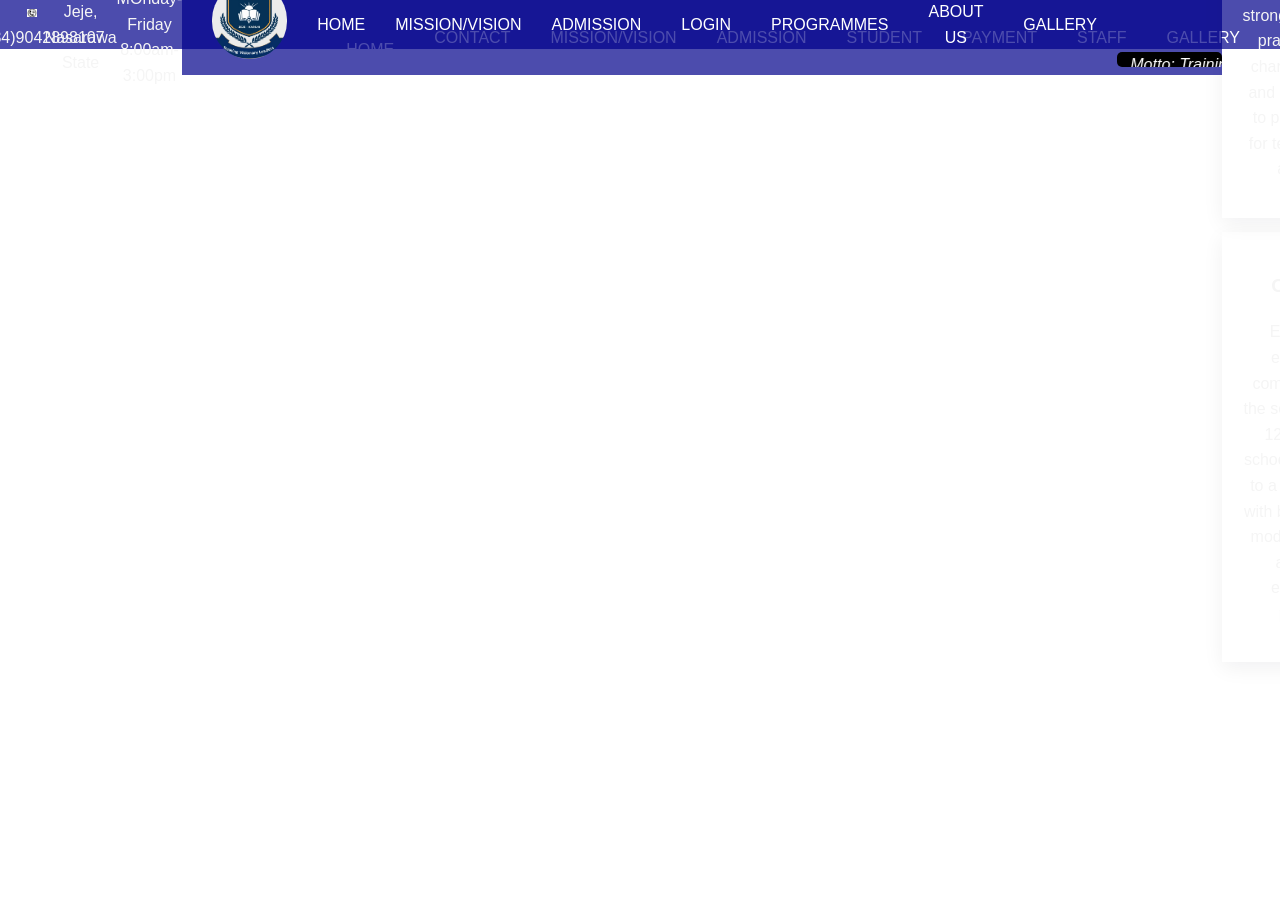
==== about-us.html @ f1751a41 "add about us page and improve the student login dahsboard" ====
<!DOCTYPE html>
<html lang="en">
<head>
    <meta charset="UTF-8">
    <meta name="viewport" content="width=device-width, initial-scale=1.0">
    <title>About us</title>
    <link rel="stylesheet" href="about-us.css">
    <link rel="stylesheet" href="school2.css">
    <link rel="stylesheet" href="bar.css">
</head>
<body>
  <div class="contact">
    <div class="contact-details">
      <div class="call-image"><img src="images/download (1).png" alt="call"></div>(+2434)9042898107
    </div>
    <div class="adress">PMB 190 Jeje, Nasarawa State</div>
    <div class="time">Time: MOnday-Friday 8:00am-3:00pm</div>
    <div class="social-media">
      <a href="https://web.facebook.com/share/p/1BNzeLS2kA/" class="social-icon "> <img title="Facebook"
          src="images/670024.png" alt="Facebook"></a>
      <a href="#" class="social-icon "><img title="WastApp" src="images/2504957.png" alt="watsapp"></a>
      <a href="#" class="social-icon "><img title="Twitter" src="images/3117702.png" alt="twitte
    </div>

  </div>
  <div class="menu-content side-bar-content">
    <div class="side-menu-content">
      <ul class="head-list">
        <li> <a href="school2.html">HOME</a></li>
        <li> <a href="contact.html"> CONTACT</a></li>
        <li> <a href="#">MISSION/VISION </a></li>
        <li> <a href="#"> ADMISSION</a></li>
        <li> <a href="student-login.html"> STUDENT</a> </li>
        <li> <a href="#"> PAYMENT</a></li>
        <li> <a href="staff.html"> STAFF</a></li>
        <li> <a href="school2-gallery.html"> GALLERY</a></li>
      </ul>
    </div>
  </div>


  <div class="head">

    <div class="logo">
      <img class="circular-image" src="images/telescope logo.png" alt="School logo" title="School Logo">
    </div>
    <div class="school-name">
      <div class="menu">
        <ul>
          <li> <a href="school2.html">HOME</a></li>
          <li><button class="scroll-down">MISSION/VISION</button></li>
          <div class="tool-tip-login">
            <li>
              <a href=" "> ADMISSION</a>
            </li>
            <div class="tool-tip">
              <a href="admission-form.html">Admision form</a>
              <a href="check-admission.html"> Check Admission</a>
            </div>
          </div>
          <div class="tool-tip-login">
            <li>
              <a href=" "> LOGIN</a>
            </li>
            <div class="tool-tip">
              <a href="student-login.html">Student Login</a>
              <a href="staff-login.html"> Staff Login</a>
            </div>
          </div>
          <li> <a href="#" class=" programme"> PROGRAMMES</a></li>
          <li> <a href="about-us.html"> ABOUT US</a></li>
          <div class="tool-tip-login">
            <li>
              <a href=" "> GALLERY</a>
            </li>
            <div class="tool-tip">
              <a href="school2-gallery.html">School Gallery</a>
              <a href="staff.html"> Staff Gallery</a>
            </div>
          </div>
        </ul>
      </div>
      <div class="name-container">
        <div class="name">Telescope School's</div>
      </div>
    </div>

    <div class="side-menu-div"><button class="side-menu-button side-bar">Menu</button></div>
    <div class="motto">
      <marquee>Motto: Training visionary Leaders</marquee>
    </div>

  </div>

  <!-- HERO -->
    <section class="hero" aria-labelledby="about-hero-title">
      <div class="hero-text">
        <h1 id="about-hero-title">About Telescope international School's</h1>
        <p class="sub">Founded on a commitment to excellence, BrightFuture prepares students academically and morally for leadership and service.</p>

        <div class="card">
          <h3>Who we are</h3>
          <p>Telescope international School's is a co-educational institution founded in 2008. We combine strong academics with practical life skills, character formation, and modern facilities to prepare students for tertiary education and careers.</p>
        </div>

        <div class="card" style="margin-top:14px">
          <h3>Our history</h3>
          <p>Established by educators and community leaders, the school began as a 120-student day school and has grown to a thriving campus with boarding options, modern laboratories and a vibrant extracurricular programme.</p>
        </div>
      </div>

      <aside>
        <div class="card" aria-hidden="false">
          <img src="https://images.unsplash.com/photo-1523240795612-9a054b0db644?auto=format&fit=crop&w=1000&q=60"
               alt="BrightFuture campus" style="width:100%;border-radius:10px;display:block;margin-bottom:12px" />
          <h4 style="margin:0 0 8px 0">Campus & Facilities</h4>
          <p class="sub" style="margin:0">Well-equipped labs, ICT centre, library and sports facilities to support holistic learning.</p>
        </div>
      </aside>
    </section>

    <!-- Core values -->
    <section aria-labelledby="core-values">
      <h2 id="core-values" style="margin-top:26px">Our Core Values</h2>
      <div class="values">
        <div class="value card"><h4>Excellence</h4><p>High academic standards and continuous improvement.</p></div>
        <div class="value card"><h4>Integrity</h4><p>Honesty and ethical behaviour in all we do.</p></div>
        <div class="value card"><h4>Discipline</h4><p>Structure and self-control as foundations for learning.</p></div>
        <div class="value card"><h4>Innovation</h4><p>Creativity, critical thinking, and modern teaching methods.</p></div>
        <div class="value card"><h4>Community</h4><p>Service, teamwork, and partnership with parents.</p></div>
      </div>
    </section>

    <!-- Leadership -->
    <section aria-labelledby="leadership" style="margin-top:18px">
      <h2 id="leadership">Leadership</h2>
      <div class="lead card">
        <img src="https://images.unsplash.com/photo-1544005313-94ddf0286df2?auto=format&fit=crop&w=800&q=60" alt="Principal portrait" />
        <div class="msg">
          <h3 style="margin:0 0 6px 0">Principal's Message</h3>
          <p>Welcome to Telescope international School's. We are committed to nurturing each student’s talents and helping them become responsible, thoughtful leaders. Our teachers are experienced and passionate about building character and academic success.</p>
        </div>
      </div>

      <div class="stats" aria-hidden="false" style="margin-top:12px">
        <div class="stat"><h3>600+</h3><p style="color:var(--muted)">Students</p></div>
        <div class="stat"><h3>45</h3><p style="color:var(--muted)">Qualified Teachers</p></div>
        <div class="stat"><h3>15</h3><p style="color:var(--muted)">Years of Service</p></div>
        <div class="stat"><h3>95%</h3><p style="color:var(--muted)">Exam Success</p></div>
      </div>
    </section>

    <!-- gallery -->
    <section aria-labelledby="gallery" style="margin-top:18px">
      <h2 id="gallery">Campus Gallery</h2>
      <div class="gallery">
        <img src="images/STEP-768x385.jpg" alt="students in classroom" />
        <img src="images/20251028_215457.jpg" alt="school library" />
        <img src="images/20251028_215457.jpg" alt="science lab" />
      </div>
    </section>

  


  <script type="module" src="school-script.js"></script>
  <script type="module" src="bar.js"></script>
</body>
</html>
---- about-us.css ----
/* style.css - shared stylesheet for About & Mission/Vision pages */

*{box-sizing:border-box}
html,body{height:100%}
body{
  margin:0;
  background:var(--page-bg);
  color:#0f172a;
  -webkit-font-smoothing:antialiased;
  -moz-osx-font-smoothing:grayscale;
  line-height:1.6;
}

/* container */
.container{
  width:90%;
  max-width:var(--maxw);
  margin:32px auto;
}

/* navbar */
.brand{font-weight:700;font-size:1.1rem; letter-spacing:0.3px}
.nav-links{display:flex;gap:12px;align-items:center}
.nav-links a{
  color:rgba(255,255,255,0.95);
  text-decoration:none;
  padding:8px 10px;
  border-radius:8px;
  font-weight:500;
}
.nav-links a:hover{background:rgba(255,255,255,0.06)}

/* hero */
.hero{
  display:grid;
  grid-template-columns:1fr 420px;
  gap:var(--gap);
  align-items:center;
  margin-top:26px;
}
.hero .hero-text h1{margin:0 0 12px 0;font-size:clamp(1.5rem,2.6vw,2.4rem)}
.hero .sub{color:var(--muted);margin-bottom:18px}
.card{
  background:var(--card-bg);
  padding:20px;
  border-radius:var(--radius);
  box-shadow:0 6px 20px rgba(12,18,35,0.06);
}

/* values grid */
.values{
  display:grid;
  grid-template-columns:repeat(auto-fit,minmax(180px,1fr));
  gap:16px;
  margin-top:18px;
}
.value{
  padding:14px;
  border-radius:10px;
  background:linear-gradient(180deg,#fff,#fbfdff);
  text-align:center;
}
.value h4{margin:8px 0 6px 0}
.value p{margin:0;color:var(--muted);font-size:0.95rem}

/* leadership row */
.lead{
  display:flex;
  gap:16px;
  align-items:center;
  margin-top:18px;
}
.lead img{width:120px;height:120px;object-fit:cover;border-radius:12px;flex-shrink:0}
.lead .msg p{margin:0;color:var(--muted)}

/* stats */
.stats{
  display:flex;
  gap:14px;
  margin-top:18px;
  flex-wrap:wrap;
}
.stat{
  background:linear-gradient(180deg,#ffffff,#fbfdff);
  padding:14px;
  border-radius:10px;
  min-width:120px;
  text-align:center;
  box-shadow:0 6px 20px rgba(12,18,35,0.04);
}
.stat h3{margin:0}

/* gallery */
.gallery{
  display:grid;
  grid-template-columns:repeat(3,1fr);
  gap:10px;
  margin-top:18px;
}
.gallery img{width:100%;height:140px;object-fit:cover;border-radius:8px}

/* mission/vision page specifics */
.mv-grid{
  display:grid;
  grid-template-columns:1fr 1fr;
  gap:18px;
  margin-top:18px;
}
.mv-block{
  padding:22px;
  border-radius:12px;
  background:linear-gradient(180deg,#fff,#fbfdff);
  display:flex;
  gap:12px;
  align-items:flex-start;
}
.mv-block img{width:110px;height:110px;object-fit:cover;border-radius:8px;flex-shrink:0}
.mv-block h3{margin:0 0 8px 0}

/* footer */
.footer{
  margin-top:32px;
  padding:18px;
  text-align:center;
  color:var(--muted);
  font-size:0.95rem;
}

/* responsive */
@media (max-width:980px){
  .hero{grid-template-columns:1fr}
  .mv-grid{grid-template-columns:1fr}
  .gallery{grid-template-columns:repeat(2,1fr)}
}
@media (max-width:520px){
  .gallery{grid-template-columns:1fr}

}
---- school2.css ----
body {
  background-color: white !important;
  margin: 0;
  scrollbar-color: green;
  font-family: var(--font_family_body);
  font-family: 'Raleway', Helvetica, Arial, Lucida, sans-serif;
}
htm{
  scroll-behavior: smooth;
}
.social-media .social-icon{
  height:3%;
  width:3%;
  display:inline-block;
}
.social-media img{
  width:100%;
  height:auto;
}
.call-image{
  height:7%;
  width:7%;
  display:inline-block;
}
.call-image img{
  width:100%;
  height:auto;
}

.adress{
  margin-left:-60px;
}
.contact {
  left: 0;
  right: 0;
  height: 50px;
  background-color: rgba(0, 0, 139, 0.7);
  border-width: 1px;
  top: 0;
  color:whitesmoke;
  z-index: 1000;
  border-bottom-style: solid;
  border-color: white;
  display: flex;
  justify-content: left;
  text-align: center;
  align-items: center;
  font-family: 'Lucida Sans', 'Lucida Sans Regular', 'Lucida Grande', 'Lucida Sans Unicode', Geneva, Verdana, sans-serif;


}

.tool-tip-login{

  height:fit-content;
  position:relative;

}
.tool-tip-login:hover .tool-tip {
  opacity:1;
  visibility:visible;
}

.tool-tip{
  background:red;
  position:absolute;
  text-align:start;
  justify-content:start;
  padding: 2px 10px;
  opacity:0;
  visibility:hidden;
  width:200px;
}
.tool-tip a:hover{
  background:black;
}
.time {
  display: block;
}

.contact-details {
  margin-left:-40px;
}

.social-media {
  position: absolute;
  margin-right: 20px;
  right: 0;
  display: flex;
  gap: 10px;
  align-items: center;
  justify-content:right;
  text-align: center;

}

.join {
  position: relative;
  margin-left: 5%;
  margin-right: 5%;
  height: 50vh;
  background-color: red;
  border-radius: 15px;
  padding: 10px 5px;
  align-content: center;
  text-align: center;
  margin-top: 40px;
  margin-bottom: -20vh;
  z-index: 500;
}

.join-text {
  font-style: italic;
}

.head {
  background-color: rgba(0, 0, 139, 0.7);
  left: 0;
  right: 0;
  color: white;
  display: flex;
  flex-shrink: 1;
  justify-content: space-between;
  align-items: center;
  align-content: center;
  text-align: center;
  height: 100px;
  top: 0;
  z-index: 999;
  position: sticky;
  transition: all 0.3s ease;
  /* smooth shrinking */
}

.head.shrink {
  padding: 8px 20px;
  /* reduced padding */
  background: #222;
  /* slightly darker */
  top: 0;
  height: 57px;
}

img {
  max-width: 100%;
  height: auto;
}

.circular-image {
  border-radius: 30vw;
  overflow: hidden;
  width: 6vw;
  height: 6vw;
  margin-left: 30px;
  transition: font-size 0.3s ease;

}

.head.shrink .circular-image {
  width: 4.5vw;
  height: 4.5vw;
  margin-top: 8px;

}

.head.shrink .motto {
  margin-top: 10px;
  background:white;
  color:black;
  padding:5px;
}


.image-animation {
  z-index: 10;
  height: 90vh;
  width: 100%;
  /*animation: image-animation 80s infinite;*/
  left: 0;
  right: 0;
  top: 68px;
  position: absolute;
  background-image: url('images/Admistrative block.jpg');
  background-size: cover;
  background-position: center;
  text-align: center;
  justify-content: center;


}

.change-background {
  margin-top: 10px;
}

.motto {
  display: flex;
  width: 150px;
  height: 15px;
  margin-top: 70px;
  background-color: #000;
  display: absolute;
  border-style: none;
  font-style: italic;
  font-size: medium;
  border-radius: 5px;
  margin-right: 0;

}

.footer {
  height: 100vh;
  display: flex;
  margin-top: 17.5px;
  background-color: rgb(28, 42, 68);
  color: white;
  position: absolute;
  left: 0;
  right: 0;
  justify-content: space-between;
}

.school-footer {
  text-align: left;
}

.circular-image2 {
  width: 100%;
  height: auto;
}

.logo2 {

  height: 40vh;
  width: 20%;
  margin-top: 200px;
  margin-left: 50px;
  display: inline-block;
}

.school {

  width: fit-content;
  height: fit-content;
  margin-top: 160px;

}

.footer-list {
  position: relative;
  display: block;
  flex: 1 1 auto;
  margin: 0;
  padding: 0;
  list-style: square;
}

.footer-item a:hover {
  background: white;
  color: black;
}

.footer-contact {
  position: absolute;
  bottom: 60px;
  left: 10px;
  right: 10px;
  font-size: small;

}

.footer-item:hover {
  background-color: transparent;
  border: none;

}

.to-top {
  left: 0;
  right: 0;
  bottom: 32px;
  position: absolute;
  text-align: right;

}

.top-button {
  background: red;
}

.rule {
  position: absolute;
  bottom: 0;
  left: 20px;
  right: 20px;
}

ul {
  position: fixed;
  left: 0;
  width: 100%;
  z-index: 100;
  list-style: none;
  display: flex;
  align-items: center;
  flex-wrap: wrap;
  position: relative;
  color: white;
  justify-content: center;
  flex-wrap: nowrap;

}

ul li {
  margin: 0 auto;
  padding: 10px auto;
  flex: 1 1 auto;
  gap: 2px !important;

}

ul li:hover {
  background-color: #000;
  border-bottom: solid;
}

a {
  display: block;
  text-decoration: none;
  padding: 0 20px;
  font-family: Arial;
  color: white;
  font-family: 'Raleway', Helvetica, Arial, Lucida, sans-serif;
}

/*
@media (min-width:500px){
  .menu{
    margin-left:500px;
  }
}
  */
.sub-body {
  margin-top: 550px;
  position: relative;
  align-items: center;
  align-self: center;
  justify-content: center;
  display: grid;
  grid-column: 3;
  grid-template-columns: 2;
  column-gap: 10px;


}

.items {
  width: 31%;
  position:relative;
  display: inline-block;
  background-color: lightblue;
  margin: 10px auto;
  border-style: solid;
  border-color: blue;

}

/* When hovering over .hover-div, target the sibling .change-div */

.program-image{
  max-width:100%;
  height:auto;
}
.grid-display-item1 {
  width:100%;
  height: 15vw;
  display: inline-block;
  object-fit: cover;
  margin-top: 0;
}

.grid-display-item2 {
  width: 100%;
  height: 5vh;
  margin-top: 5px;
  text-align: center;
  font-weight:bold;
  border-bottom-left-radius: 40px;
  border-bottom-right-radius: 40px;
  border-bottom-style: solid;
}

.grid-display-item2:hover {
  background-color: red;
}

.text {
  text-align: center;
  font-size:10px;
  
}


.grid-button {
  position: relative;
  border-top-style: solid;
  width: 100%;
  height: 8vh;
  margin-left: 0;
  padding-bottom: 5px;
  align-items: center;
  top: 2px;
  border-top-left-radius: 40px;
  border-top-right-radius: 40px;
  background-color: transparent;

  color: red;

}

.grid-button:hover {
  background-color: blue;
}


.items:hover .grid-button {
  background-color: blue;
  color: white;
}

.items:hover .grid-display-item2 {
  background-color: red;
  color: white;
}


.menu {
  left: 10%;
  right: 2%;

}

.grid {
  position: relative;
  z-index: 1;
  text-align: center;
  margin-top: 5px;

}

.next {
  margin-top: 200px;
  margin-left: 1164px;
  position: absolute;
}

.previous {
  margin-top: 200px;
  position: absolute;
}

.image-click {
  position: absolute;
  width: 1000px;
}

.side-menu-div {
  position: absolute;
  display: flex;
  height: 25px;
  display: none;
  right: 2%;
  float: right;
  padding: 9px 10px;
  border: 1px solid transparent;
  border-radius: 4px;
  width: 30px;
  background-color: blue;
  text-align: center;
  margin-right: 7px;
}

.side-menu-div:hover {
  cursor: pointer;
  border: 1px solid white;

}

.side-menu-button {
  background-color: blue;
  border: none;
  font-family: 'Lucida Sans', 'Lucida Sans Regular', 'Lucida Grande', 'Lucida Sans Unicode', Geneva, Verdana, sans-serif;
  color: white;
  width: 48px;
  height: 25px;
  margin-left: -7px;
  font-weight: bold;
  transition: left 0.3s ease;
}

.menu-content {
  background-color: red;
  width: 200px;
  height: 90vh;
  position: fixed;
  top: 50px;
  left: 0;
  z-index: 100;
  display: none;
  overflow: scroll;

}

.display-name {
  margin-left: 250px;
  margin-right: 250px;
  font-family: serif;
  color: black;
  line-height: 1.1;
  font-weight: 600;
  max-width: 750px;
  height: 40vh;
  font-size: 70px;
  width: 100%;
  margin-left: auto;
  margin-right: auto;
  background-color: rgba(250, 0, 0, 0.2);


}

.view-more {
  border-radius: 10px;
  padding: 5px 10px;
  background-color: rgba(0, 0, 139, 0.8);
  color: white;
  cursor: pointer;
  height: 50px;
  width: 20%;
  font-size: 22px;
  margin-top: 10px;
}

.view-more:hover {
  background-color: transparent;
  border-style: solid;
  color: black;
  background-color: antiquewhite;

}

.button1,
.button2,
.button3,
.button4 {
  border-radius: 50px;
  cursor: pointer;
  margin: 5px;
  width: 6px;
  font-size: xx-small;
  text-align: center;


}

.name-container {
  font-family: 'Lucida Sans', 'Lucida Sans Regular', 'Lucida Grande', 'Lucida Sans Unicode', Geneva, Verdana, sans-serif;
  font-size: 25px;
  font-weight: bold;
  margin-left: 15%;
  display: flex;
  flex-direction: row;
  align-items: center;
  justify-content: center;
  display: none;
  margin: 0;
  width: fit-content;

}

.text span {
  opacity: 0;
  display: inline-flexbox;
}

.text span.show {
  opacity: 1;
  animation: bounceLoop 1s ease-in-out infinite;
}

.color-btn {

  transition: background 0.3s ease;
}

.color-btn.active {
  background: #ff6347;
  /* highlighted color when active */
  color: white;
}

.programs {
  width: 100%;
  left: 0;
  right: 0;
  position: relative;
}

.program-title {
  text-align: center;
}

.while {
  text-align: center;
  background-color: transparent;
}

.while-content {
  margin-top: 10px;
}

.reasons {
  height:fit-content;
  background-color: transparent;
  margin-left: 30px;
  margin-right: 30px;

}


.wrapper {
  width: 200px;
  height: 200px;
  margin-left: auto;
  margin-right: auto;
  background: lightblue;
  border-radius: 50%;
  display: flex;
  align-items: center;
  justify-content: center;
  overflow: visible;
}

text {
  font-size: 14px;
  font-weight: bold;
  fill: black;
}


.container {
  text-align: center;
  background-color: red;
  border-bottom-style: solid;
  border-width: 5px;
  margin-left: 70px;
  margin-right: 70px;
}

.book {
  width: 100%;
  height: 70vh;
  perspective: 1500px;
  position: relative;
  margin: auto;
  background-color: antiquewhite;
  align-content: center;
}

.page {
  width: 50%;
  height: 100%;
  background: white;
  position: absolute;
  top: 0;
  border: 1px solid #ccc;
  border-radius: 5px;
  box-shadow: 0 4px 10px rgba(0, 0, 0, 0.2);
  display: flex;
  justify-content: center;
  align-items: center;
  font-size: 24px;
  backface-visibility: hidden;
  transform-style: preserve-3d;
  transition: transform 1s ease-in-out;
}

.left {
  left: 0;
  border-right: none;
  z-index: 2;
  background-color: green;
}

.right {
  right: 0;
  border-left: none;
  transform-origin: left center;
  z-index: 2;
}

.right.flipped {
  transform: rotateY(-180deg);
  z-index: 0;
  /* move to back after flipping */
  background-color: green;
  color: white;
}

.controls {
  margin-top: 8px;
}

button {
  padding: 10px 20px;
  margin: 0 10px;
  border: none;
  border-radius: 5px;
  background: #0077ff;
  color: white;
  cursor: pointer;
  font-size: 16px;
}

button:hover {
  background: #005fcc;
}

.mission-title {
  text-align: center;
  left: 0;
  right: 0;
  margin-top: 50px;
  font-size: 40px;
  font-weight: bold;
}

.mission-container {
  margin-left: 30px;
  margin-right: 30px;
  height: fit-content;
  text-align: center;
  display: flex;
}

.mission-list {
  text-align: left;
  margin-top: 20px;
  text-decoration: none;
  font-size: 20px;
  list-style-type: none;
  background-color: transparent;
  font-style: italic;


}

.mission-list:hover {
  background: transparent !important;
  cursor: default;
}

.list {
  color: black;
}

.list:hover {
  color: none;
  border-bottom: transparent;
  background-color: transparent;

}

.mission-content {
  height:fit-content;
  width: 50%;
  background-color: antiquewhite;
  border-radius: 10px;

}

.mission-image {
  width: 50%;
  height: auto;
}

.mission-picture {
  width: 100%;
  height: auto;
  border-radius: 15px;

}

.mission-list .list {
  opacity: 0;
  /* hidden before typing */
  white-space: pre-line;
  /* keeps line breaks */
}

@keyframes bounceLoop {
  0% {
    transform: translateY(0);
  }

  25% {
    transform: translateY(-10);
    /* move up */
  }

  50% {
    transform: translateY(0);
    /* back to center */
  }

  75% {
    transform: translateY(10px);
    /* move down */
  }

  100% {
    transform: translateY(0);
    /* back to center */
  }
}


/*
@keyframes image-animation {
  0% {
    background-image: url('Admistrative block.jpg');
  }

  30% {
    background-image: url('telescope logo.png');
  }

  50% {
    background-image: url('IMG_20240526_180109_087 (1) (1)@249234736.jpg');
  }

  60% {
    background-image: url('IMG_20240526_180029_262 (1) (1)@1351912044.jpg');
  }

  80% {
    background-image: url('IMG_20240526_182541_497 (5)@1394047752.jpg');
  }

  100% {
    background-image: url('IMG_20240526_180540_199 (1) (1)@333951753.jpg');
  }
}
  */

li .scroll-down{
  background-color:transparent;
  padding:0;
}


@media (min-width: 1500px) {
  .contact{
    background:red;
  }
  .circular-image{
  margin-top:5px;
  }
  .head.shrink .circular-image {
    margin-top:8px;
  }
  .head.shrink{
    height:67px;
  }
  .head ul{
    font-size:22px;

  }
  .head button{
    font-size:21px;
  }
  .mission-container{
    height:fit-content;
  }
  .mission-content{
    height:fit-content;
  }
}
@media (max-width: 1000px) {
  .items{

width:45%;
  }
  .motto {
    display: none;
  }
  .adress{
    display:none;
  }
  .time{
    display:none;
  }

  .mission-container {
    display: grid;
    text-align: center;
  }

  .mission-content {
    width: 100%;
  }

  .mission-image {
    width: 100%;
  }

  .menu {
    display: none;
  }

  .head {
    height: 50px;
    margin-top:-3px;
    background-color: rgba(0, 0, 139, 0.7);
  }

  .side-menu-div {
    position: absolute;
    display: flex;
    right:2%;
    width:7%;

    
  }
  .side-menu-button{
    position:relative;
    width:7%;
   height: 25px;
    font-size:small;
  }

  ul {
    left: -30px;
    width: 100%;
    z-index: 100;
    list-style: none;
    display: flex;
    justify-content: space-between;
    align-items: start;
    flex-wrap: wrap;
    color: white;
    flex-direction: column;
  }


  .image-animation {
    margin-top: -40px;
  }


  .circular-image {
    width: 4.5vw;
    height: 4.5vw;
  }

  .head.shrink .circular-image {
    width: 6vw;
    height: 6vw;
  }

  .name-container {
    display: inline;
    font-size: 30px;
    left:9%;
    right: 0;
    top:5px;
    position: absolute;
  }

  .head.shrink .name-container {
    left:14%;
    top:13px;
    
  }

  .contact {
    height: fit-content;
    padding: 5px;
    font-size: small;
  }

  .name {

    left:0;
    position:relative;
  }
  .side-menu-buttonn{
    left:-10px;
  }

}

@media (max-width:618px) {
  .display-name {
    font-size: 50px;
  }
  .name-container{
    margin-left:5px;
    margin-top:5px;
  }
.head.shrink .name-container {
    left:18%;
    
  }
  .side-menu-div{
    margin-right:0px;
    overflow: hidden;
  }
  .side-menu-button{
    margin-left:-20px;
  }
  .display-name{
    font-size:35px;
    margin-top:50px;
  }

  .contact{
    height:20px;
    font-size:10px;

  }

  .head{
    margin-top:-2px;
  }

  .view-more {
    font-size: 12px;
    padding: 5px 5px;
    height: 30px;
    width: 25%;
    position:relative;
    top:-100px;
  }
.change-background{
  margin-top:-70px;

}
  .name-container {
    font-size: 23px;
  }

  .circular-image {
    width: 8vw;
    height: 8vw;
    margin-top: 4px;
    margin-left: 3px;

  }

  .head.shrink .circular-image {
    width: 8vw;
    height: 8vw;
  }

  .head.shrink .name-container {
    margin-left: -34px;

  }

  .head.shrink .circular-image {
    margin-left: -14px;
    height: 10vw;
    width: 10vw;

  }

  .image-animation {
    height: 75vh;
  }

  .sub-body {
    margin-top: 350px;
  }

  .reasons {
  margin-left: 0;
  margin-right:0;
}
.logo2{
  opacity:0;
}

.container{
  margin-left:1%;
  margin-right:1%;
  background-color: green;
}

.items {
  width: 80%;
  display: inline-block;
  height: fit-content;
  background-color: lightblue;
  margin: 10px auto;
  border-style: solid;
  border-color: blue;

}

.programs{
  margin-top:50px;
}

}


@media (max-width:480px) and (min-width:431px){
  
  .image-animation {
    height: 50vh;
  }
  .programs{
    margin-top:160px;
  }
  .display-name{
    height:25vh;
}
.mission-content {
  height: fit-content;
}
.footer{
height:fit-content;
  }
  .footer{
    font-size:13px;

  }


  .join {
  height: 50vh;
  margin-top: 40px;
  margin-bottom: -15vh;
}
}



@media (max-width:430px) and (min-width:361px){
  
  .logo2{
  margin-left:-60px;
  }
  
  .head.shrink .name-container {
    margin-left: 0;
  }
  .image-animation{
    height:62vh;
  }

  .head.shrink .circular-image {
    margin-left: -14px;
    height: 10vw;
    width: 15vw;
  }
  .side-menu-div{
   padding-right:18px;
  }
  .programs{
    margin-top:190px;
  }

  .view-more {
    font-size: 12px;
    padding: 5px 5px;
    height: 30px;
    width: 25%;
    position:relative;
    top:-150px;
  }
  .school{
    font-size:13px;
    justify-content: center;
  }
  .rule{
    padding-bottom:14px;
  }
  .footer{
height:fit-content;
  }
  .footer-list{
    left:0;
    justify-content: center;
  }
  .to-top{
    top:400px;
  }
}

@media (max-width:361px){
  .school{
    font-size:10px;
    margin-top:190px;
    margin-left:-20px;
    margin-right:40px;
  }
  .school li{
    list-style:none;
  
  }
  .school ul{

    margin-left:-15px;
  }
  .footer{
    height:70vh;
  }
  .programs{
    margin-top:220px;
  }
}
---- bar.css ----
body{
    background-color:blanchedalmond;
    margin:0;
}
.head-menu{
    background-color:black;
    color:white;
    padding:10px;
    font-family: serif;
    font-weight:bold;
    font-size: 40px;
    text-transform: uppercase;
    text-align:center;
}
.content{
    background-color:rgba(0,152,255,0.7);
    width:20%;
    color:white;
    height:400px;
    opacity:0;
    height:100vh;
}
.menu-button{
    width:50px;
    height:30px;
    padding: 3px;
    background-color:#f00;
    cursor:pointer;
    position:absolute;
    right:0;
    margin-right:-330px;
    margin-top:-45px;
}
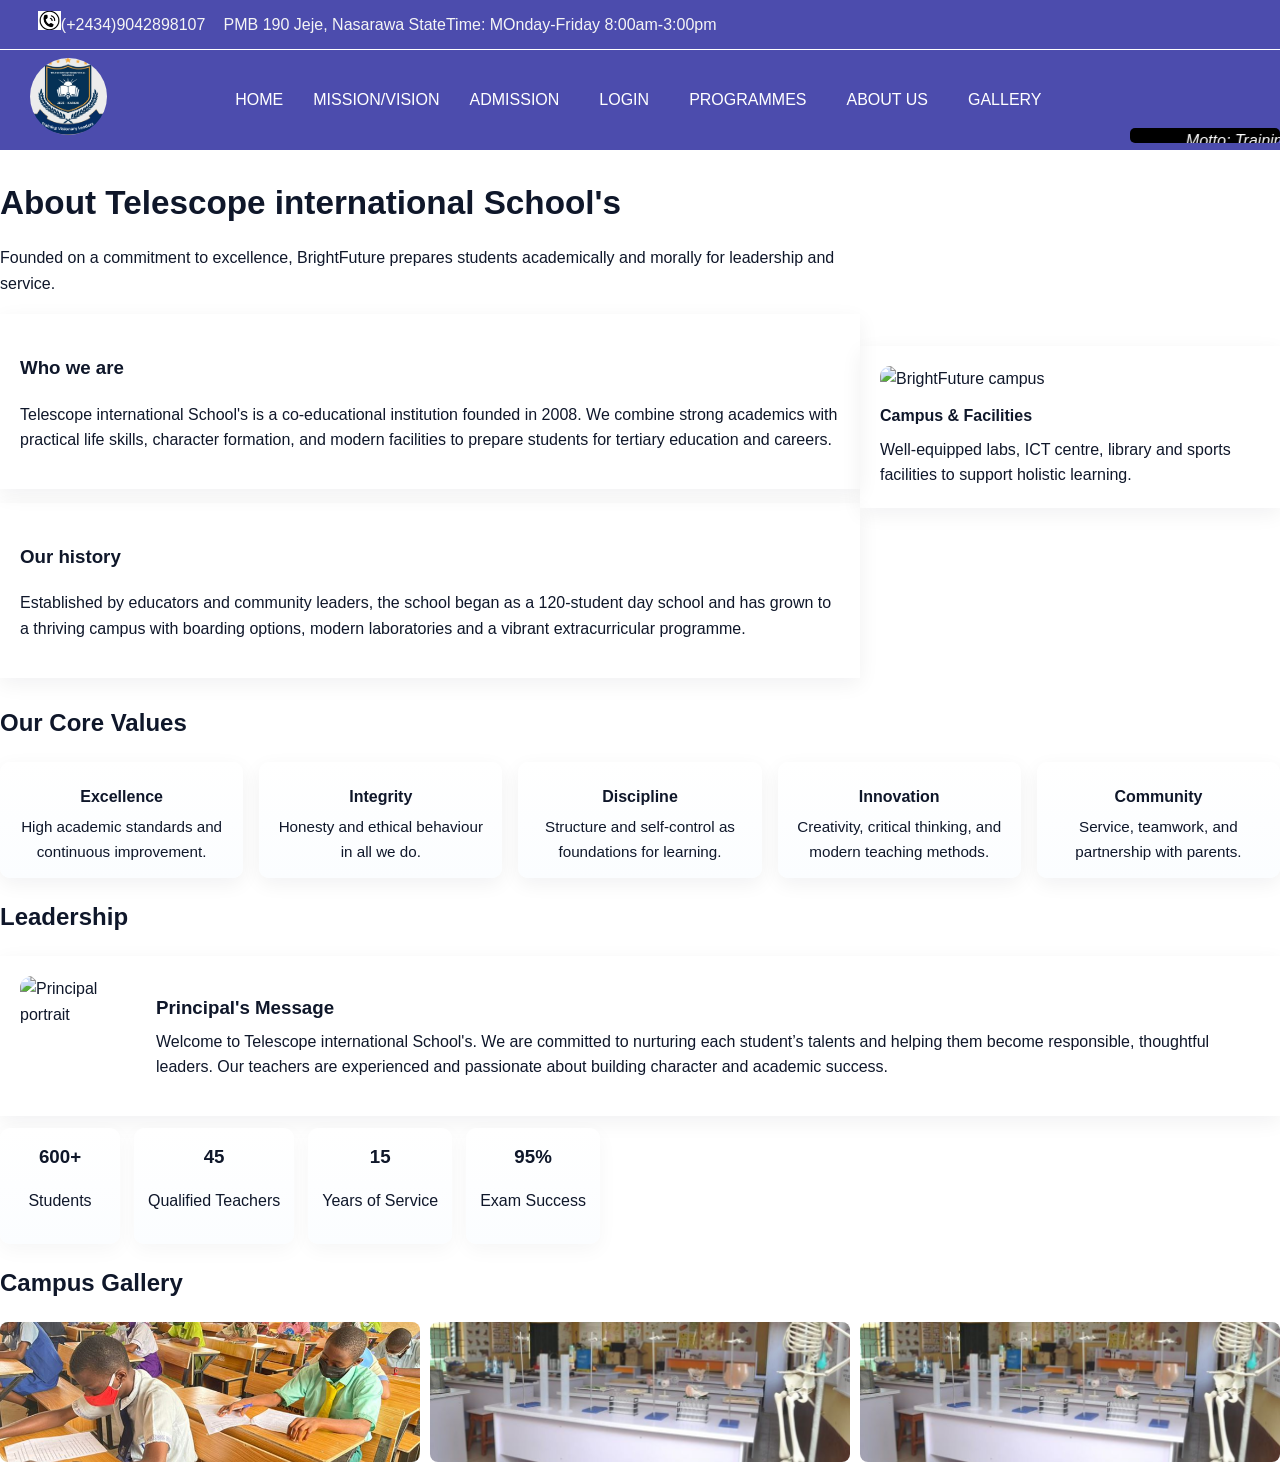
==== commit 416be6be: "added a closing anchor tag for the twitter icon" ====
--- a/about-us.html
+++ b/about-us.html
@@ -9,7 +9,7 @@
     <link rel="stylesheet" href="bar.css">
 </head>
 <body>
-  <div class="contact">
+      <div class="contact">
     <div class="contact-details">
       <div class="call-image"><img src="images/download (1).png" alt="call"></div>(+2434)9042898107
     </div>
@@ -19,7 +19,8 @@
       <a href="https://web.facebook.com/share/p/1BNzeLS2kA/" class="social-icon "> <img title="Facebook"
           src="images/670024.png" alt="Facebook"></a>
       <a href="#" class="social-icon "><img title="WastApp" src="images/2504957.png" alt="watsapp"></a>
-      <a href="#" class="social-icon "><img title="Twitter" src="images/3117702.png" alt="twitte
+      <a href="#" class="social-icon "><img title="Twitter" src="images/3117702.png" alt="twitter"></a>
+
     </div>
 
   </div>
@@ -67,7 +68,7 @@
               <a href="staff-login.html"> Staff Login</a>
             </div>
           </div>
-          <li> <a href="#" class=" programme"> PROGRAMMES</a></li>
+          <li> <a href="school2.html#program" class=" programme"> PROGRAMMES</a></li>
           <li> <a href="about-us.html"> ABOUT US</a></li>
           <div class="tool-tip-login">
             <li>
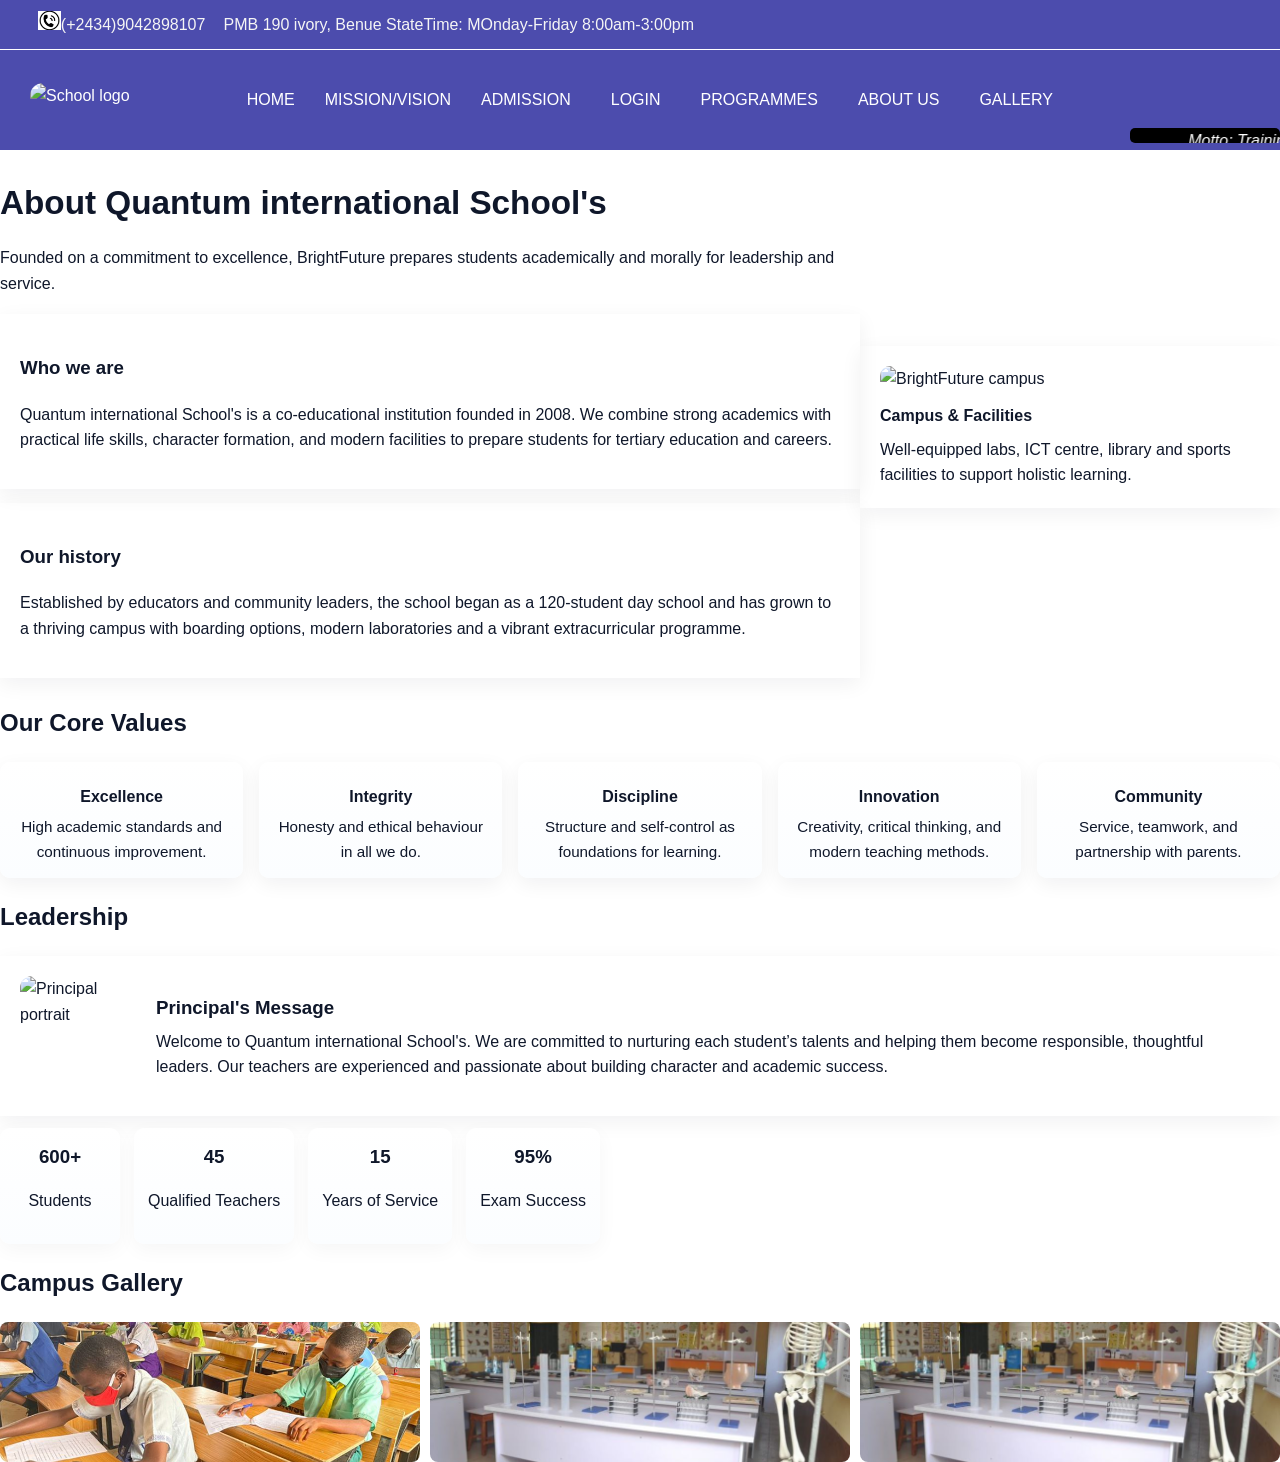
==== commit 56241233: "replaced school name and location" ====
--- a/about-us.html
+++ b/about-us.html
@@ -1,19 +1,21 @@
 <!DOCTYPE html>
 <html lang="en">
+
 <head>
-    <meta charset="UTF-8">
-    <meta name="viewport" content="width=device-width, initial-scale=1.0">
-    <title>About us</title>
-    <link rel="stylesheet" href="about-us.css">
-    <link rel="stylesheet" href="school2.css">
-    <link rel="stylesheet" href="bar.css">
+  <meta charset="UTF-8">
+  <meta name="viewport" content="width=device-width, initial-scale=1.0">
+  <title>About us</title>
+  <link rel="stylesheet" href="about-us.css">
+  <link rel="stylesheet" href="school2.css">
+  <link rel="stylesheet" href="bar.css">
 </head>
+
 <body>
-      <div class="contact">
+  <div class="contact">
     <div class="contact-details">
       <div class="call-image"><img src="images/download (1).png" alt="call"></div>(+2434)9042898107
     </div>
-    <div class="adress">PMB 190 Jeje, Nasarawa State</div>
+    <div class="adress">PMB 190 ivory, Benue State</div>
     <div class="time">Time: MOnday-Friday 8:00am-3:00pm</div>
     <div class="social-media">
       <a href="https://web.facebook.com/share/p/1BNzeLS2kA/" class="social-icon "> <img title="Facebook"
@@ -27,7 +29,7 @@
   <div class="menu-content side-bar-content">
     <div class="side-menu-content">
       <ul class="head-list">
-        <li> <a href="school2.html">HOME</a></li>
+        <li> <a href="index.html">HOME</a></li>
         <li> <a href="contact.html"> CONTACT</a></li>
         <li> <a href="#">MISSION/VISION </a></li>
         <li> <a href="#"> ADMISSION</a></li>
@@ -43,12 +45,12 @@
   <div class="head">
 
     <div class="logo">
-      <img class="circular-image" src="images/telescope logo.png" alt="School logo" title="School Logo">
+      <img class="circular-image" src="images/Quantum logo.png" alt="School logo" title="School Logo">
     </div>
     <div class="school-name">
       <div class="menu">
         <ul>
-          <li> <a href="school2.html">HOME</a></li>
+          <li> <a href="index.html">HOME</a></li>
           <li><button class="scroll-down">MISSION/VISION</button></li>
           <div class="tool-tip-login">
             <li>
@@ -68,7 +70,7 @@
               <a href="staff-login.html"> Staff Login</a>
             </div>
           </div>
-          <li> <a href="school2.html#program" class=" programme"> PROGRAMMES</a></li>
+          <li> <a href="index.html#program" class=" programme"> PROGRAMMES</a></li>
           <li> <a href="about-us.html"> ABOUT US</a></li>
           <div class="tool-tip-login">
             <li>
@@ -82,7 +84,7 @@
         </ul>
       </div>
       <div class="name-container">
-        <div class="name">Telescope School's</div>
+        <div class="name">Quantum School's</div>
       </div>
     </div>
 
@@ -94,77 +96,113 @@
   </div>
 
   <!-- HERO -->
-    <section class="hero" aria-labelledby="about-hero-title">
-      <div class="hero-text">
-        <h1 id="about-hero-title">About Telescope international School's</h1>
-        <p class="sub">Founded on a commitment to excellence, BrightFuture prepares students academically and morally for leadership and service.</p>
-
-        <div class="card">
-          <h3>Who we are</h3>
-          <p>Telescope international School's is a co-educational institution founded in 2008. We combine strong academics with practical life skills, character formation, and modern facilities to prepare students for tertiary education and careers.</p>
-        </div>
-
-        <div class="card" style="margin-top:14px">
-          <h3>Our history</h3>
-          <p>Established by educators and community leaders, the school began as a 120-student day school and has grown to a thriving campus with boarding options, modern laboratories and a vibrant extracurricular programme.</p>
-        </div>
-      </div>
-
-      <aside>
-        <div class="card" aria-hidden="false">
-          <img src="https://images.unsplash.com/photo-1523240795612-9a054b0db644?auto=format&fit=crop&w=1000&q=60"
-               alt="BrightFuture campus" style="width:100%;border-radius:10px;display:block;margin-bottom:12px" />
-          <h4 style="margin:0 0 8px 0">Campus & Facilities</h4>
-          <p class="sub" style="margin:0">Well-equipped labs, ICT centre, library and sports facilities to support holistic learning.</p>
-        </div>
-      </aside>
-    </section>
-
-    <!-- Core values -->
-    <section aria-labelledby="core-values">
-      <h2 id="core-values" style="margin-top:26px">Our Core Values</h2>
-      <div class="values">
-        <div class="value card"><h4>Excellence</h4><p>High academic standards and continuous improvement.</p></div>
-        <div class="value card"><h4>Integrity</h4><p>Honesty and ethical behaviour in all we do.</p></div>
-        <div class="value card"><h4>Discipline</h4><p>Structure and self-control as foundations for learning.</p></div>
-        <div class="value card"><h4>Innovation</h4><p>Creativity, critical thinking, and modern teaching methods.</p></div>
-        <div class="value card"><h4>Community</h4><p>Service, teamwork, and partnership with parents.</p></div>
-      </div>
-    </section>
-
-    <!-- Leadership -->
-    <section aria-labelledby="leadership" style="margin-top:18px">
-      <h2 id="leadership">Leadership</h2>
-      <div class="lead card">
-        <img src="https://images.unsplash.com/photo-1544005313-94ddf0286df2?auto=format&fit=crop&w=800&q=60" alt="Principal portrait" />
-        <div class="msg">
-          <h3 style="margin:0 0 6px 0">Principal's Message</h3>
-          <p>Welcome to Telescope international School's. We are committed to nurturing each student’s talents and helping them become responsible, thoughtful leaders. Our teachers are experienced and passionate about building character and academic success.</p>
-        </div>
-      </div>
-
-      <div class="stats" aria-hidden="false" style="margin-top:12px">
-        <div class="stat"><h3>600+</h3><p style="color:var(--muted)">Students</p></div>
-        <div class="stat"><h3>45</h3><p style="color:var(--muted)">Qualified Teachers</p></div>
-        <div class="stat"><h3>15</h3><p style="color:var(--muted)">Years of Service</p></div>
-        <div class="stat"><h3>95%</h3><p style="color:var(--muted)">Exam Success</p></div>
-      </div>
-    </section>
-
-    <!-- gallery -->
-    <section aria-labelledby="gallery" style="margin-top:18px">
-      <h2 id="gallery">Campus Gallery</h2>
-      <div class="gallery">
-        <img src="images/STEP-768x385.jpg" alt="students in classroom" />
-        <img src="images/20251028_215457.jpg" alt="school library" />
-        <img src="images/20251028_215457.jpg" alt="science lab" />
-      </div>
-    </section>
-
-  
+  <section class="hero" aria-labelledby="about-hero-title">
+    <div class="hero-text">
+      <h1 id="about-hero-title">About Quantum international School's</h1>
+      <p class="sub">Founded on a commitment to excellence, BrightFuture prepares students academically and morally for
+        leadership and service.</p>
+
+      <div class="card">
+        <h3>Who we are</h3>
+        <p>Quantum international School's is a co-educational institution founded in 2008. We combine strong academics
+          with practical life skills, character formation, and modern facilities to prepare students for tertiary
+          education and careers.</p>
+      </div>
+
+      <div class="card" style="margin-top:14px">
+        <h3>Our history</h3>
+        <p>Established by educators and community leaders, the school began as a 120-student day school and has grown to
+          a thriving campus with boarding options, modern laboratories and a vibrant extracurricular programme.</p>
+      </div>
+    </div>
+
+    <aside>
+      <div class="card" aria-hidden="false">
+        <img src="https://images.unsplash.com/photo-1523240795612-9a054b0db644?auto=format&fit=crop&w=1000&q=60"
+          alt="BrightFuture campus" style="width:100%;border-radius:10px;display:block;margin-bottom:12px" />
+        <h4 style="margin:0 0 8px 0">Campus & Facilities</h4>
+        <p class="sub" style="margin:0">Well-equipped labs, ICT centre, library and sports facilities to support
+          holistic learning.</p>
+      </div>
+    </aside>
+  </section>
+
+  <!-- Core values -->
+  <section aria-labelledby="core-values">
+    <h2 id="core-values" style="margin-top:26px">Our Core Values</h2>
+    <div class="values">
+      <div class="value card">
+        <h4>Excellence</h4>
+        <p>High academic standards and continuous improvement.</p>
+      </div>
+      <div class="value card">
+        <h4>Integrity</h4>
+        <p>Honesty and ethical behaviour in all we do.</p>
+      </div>
+      <div class="value card">
+        <h4>Discipline</h4>
+        <p>Structure and self-control as foundations for learning.</p>
+      </div>
+      <div class="value card">
+        <h4>Innovation</h4>
+        <p>Creativity, critical thinking, and modern teaching methods.</p>
+      </div>
+      <div class="value card">
+        <h4>Community</h4>
+        <p>Service, teamwork, and partnership with parents.</p>
+      </div>
+    </div>
+  </section>
+
+  <!-- Leadership -->
+  <section aria-labelledby="leadership" style="margin-top:18px">
+    <h2 id="leadership">Leadership</h2>
+    <div class="lead card">
+      <img src="https://images.unsplash.com/photo-1544005313-94ddf0286df2?auto=format&fit=crop&w=800&q=60"
+        alt="Principal portrait" />
+      <div class="msg">
+        <h3 style="margin:0 0 6px 0">Principal's Message</h3>
+        <p>Welcome to Quantum international School's. We are committed to nurturing each student’s talents and helping
+          them become responsible, thoughtful leaders. Our teachers are experienced and passionate about building
+          character and academic success.</p>
+      </div>
+    </div>
+
+    <div class="stats" aria-hidden="false" style="margin-top:12px">
+      <div class="stat">
+        <h3>600+</h3>
+        <p style="color:var(--muted)">Students</p>
+      </div>
+      <div class="stat">
+        <h3>45</h3>
+        <p style="color:var(--muted)">Qualified Teachers</p>
+      </div>
+      <div class="stat">
+        <h3>15</h3>
+        <p style="color:var(--muted)">Years of Service</p>
+      </div>
+      <div class="stat">
+        <h3>95%</h3>
+        <p style="color:var(--muted)">Exam Success</p>
+      </div>
+    </div>
+  </section>
+
+  <!-- gallery -->
+  <section aria-labelledby="gallery" style="margin-top:18px">
+    <h2 id="gallery">Campus Gallery</h2>
+    <div class="gallery">
+      <img src="images/STEP-768x385.jpg" alt="students in classroom" />
+      <img src="images/20251028_215457.jpg" alt="school library" />
+      <img src="images/20251028_215457.jpg" alt="science lab" />
+    </div>
+  </section>
+
+
 
 
   <script type="module" src="school-script.js"></script>
   <script type="module" src="bar.js"></script>
 </body>
+
 </html>
--- a/school2.css
+++ b/school2.css
@@ -5,7 +5,7 @@
   font-family: var(--font_family_body);
   font-family: 'Raleway', Helvetica, Arial, Lucida, sans-serif;
 }
-htm{
+html{
   scroll-behavior: smooth;
 }
 .social-media .social-icon{
@@ -220,9 +220,7 @@
   justify-content: space-between;
 }
 
-.school-footer {
-  text-align: left;
-}
+
 
 .circular-image2 {
   width: 100%;
@@ -368,8 +366,8 @@
 /* When hovering over .hover-div, target the sibling .change-div */
 
 .program-image{
-  max-width:100%;
-  height:auto;
+  width:1500px;
+  height:270px;
 }
 .grid-display-item1 {
   width:100%;
@@ -378,6 +376,8 @@
   object-fit: cover;
   margin-top: 0;
 }
+
+
 
 .grid-display-item2 {
   width: 100%;
@@ -444,7 +444,7 @@
   position: relative;
   z-index: 1;
   text-align: center;
-  margin-top: 5px;
+  margin-top: 10px;
 
 }
 
@@ -471,10 +471,9 @@
   display: none;
   right: 2%;
   float: right;
-  padding: 9px 10px;
+  padding: 6px 5px;
   border: 1px solid transparent;
   border-radius: 4px;
-  width: 30px;
   background-color: blue;
   text-align: center;
   margin-right: 7px;
@@ -493,23 +492,25 @@
   color: white;
   width: 48px;
   height: 25px;
-  margin-left: -7px;
+  margin-left: -3px;
   font-weight: bold;
+  margin-top:-5px;
   transition: left 0.3s ease;
 }
 
 .menu-content {
-  background-color: red;
-  width: 200px;
-  height: 90vh;
+  background-color: rgb(149, 0, 255);
+  width: 250px;
+  height: 100vh;
   position: fixed;
-  top: 50px;
+  top: 78px;
   left: 0;
-  z-index: 100;
+  z-index: 1050;
   display: none;
-  overflow: scroll;
-
-}
+
+}
+
+
 
 .display-name {
   margin-left: 250px;
@@ -525,8 +526,6 @@
   margin-left: auto;
   margin-right: auto;
   background-color: rgba(250, 0, 0, 0.2);
-
-
 }
 
 .view-more {
@@ -603,6 +602,7 @@
   width: 100%;
   left: 0;
   right: 0;
+  margin-top:50px;
   position: relative;
 }
 
@@ -722,9 +722,6 @@
   font-size: 16px;
 }
 
-button:hover {
-  background: #005fcc;
-}
 
 .mission-title {
   text-align: center;
@@ -832,7 +829,7 @@
   }
 
   30% {
-    background-image: url('telescope logo.png');
+    background-image: url('Quantum logo.png');
   }
 
   50% {
@@ -861,9 +858,6 @@
 
 @media (min-width: 1500px) {
   .contact{
-    background:red;
-  }
-  .circular-image{
   margin-top:5px;
   }
   .head.shrink .circular-image {
@@ -885,12 +879,28 @@
   .mission-content{
     height:fit-content;
   }
+  .school ul {
+    font-size:20px;
+  }
+}
+
+@media (max-width:1250px){
+
+.head.shrink .school-name{
+  margin-right:150px;
+  font-size:14px;
+  gap: 0.1em;
+}
+.head.shrink .button{
+  font-size:10px;
+
 }
 @media (max-width: 1000px) {
   .items{
 
 width:45%;
   }
+  
   .motto {
     display: none;
   }
@@ -940,17 +950,41 @@
   }
 
   ul {
-    left: -30px;
-    width: 100%;
-    z-index: 100;
+    left: -70px;
     list-style: none;
-    display: flex;
-    justify-content: space-between;
-    align-items: start;
     flex-wrap: wrap;
     color: white;
     flex-direction: column;
-  }
+    list-style-position: inside;
+  padding-left: 0;
+  text-align:left !important;
+  gap: 0.5em;
+   
+  }
+  ul li{
+    margin-left:60px;
+  }
+  ul li:hover {
+  background-color:transparent !important;
+  
+}
+.scroll-down2{
+  margin-left:-2px;
+  border:none;
+  background:transparent;
+  height:5px;
+  margin-top:-10px;
+}
+.admission-side{
+  margin-left:50px;
+  font-size:14px;
+  display:none;
+}
+
+.admission-side a:hover{
+  background-color: black;
+}
+
 
 
   .image-animation {
@@ -986,7 +1020,10 @@
   .contact {
     height: fit-content;
     padding: 5px;
-    font-size: small;
+    font-size: 15px;
+  }
+  .circular-image2{
+    margin-top:130px;
   }
 
   .name {
@@ -1000,6 +1037,16 @@
 
 }
 
+@media (max-width:750px){
+  .view-more{
+    background:red;
+  }
+  .display-name{
+    font-size:55px;
+    margin-top:10px;
+  }
+  
+}
 @media (max-width:618px) {
   .display-name {
     font-size: 50px;
@@ -1143,9 +1190,24 @@
   margin-top: 40px;
   margin-bottom: -15vh;
 }
-}
-
-
+.contact{
+  background:red !important;
+}
+}
+
+@media (max-width:675px){
+
+    .school{
+      font-size:13px;
+      margin-left:-70px;
+    }
+  .school ul{
+    margin-left:-10px;
+    padding-right:20px;
+  }
+  
+  
+}
 
 @media (max-width:430px) and (min-width:361px){
   
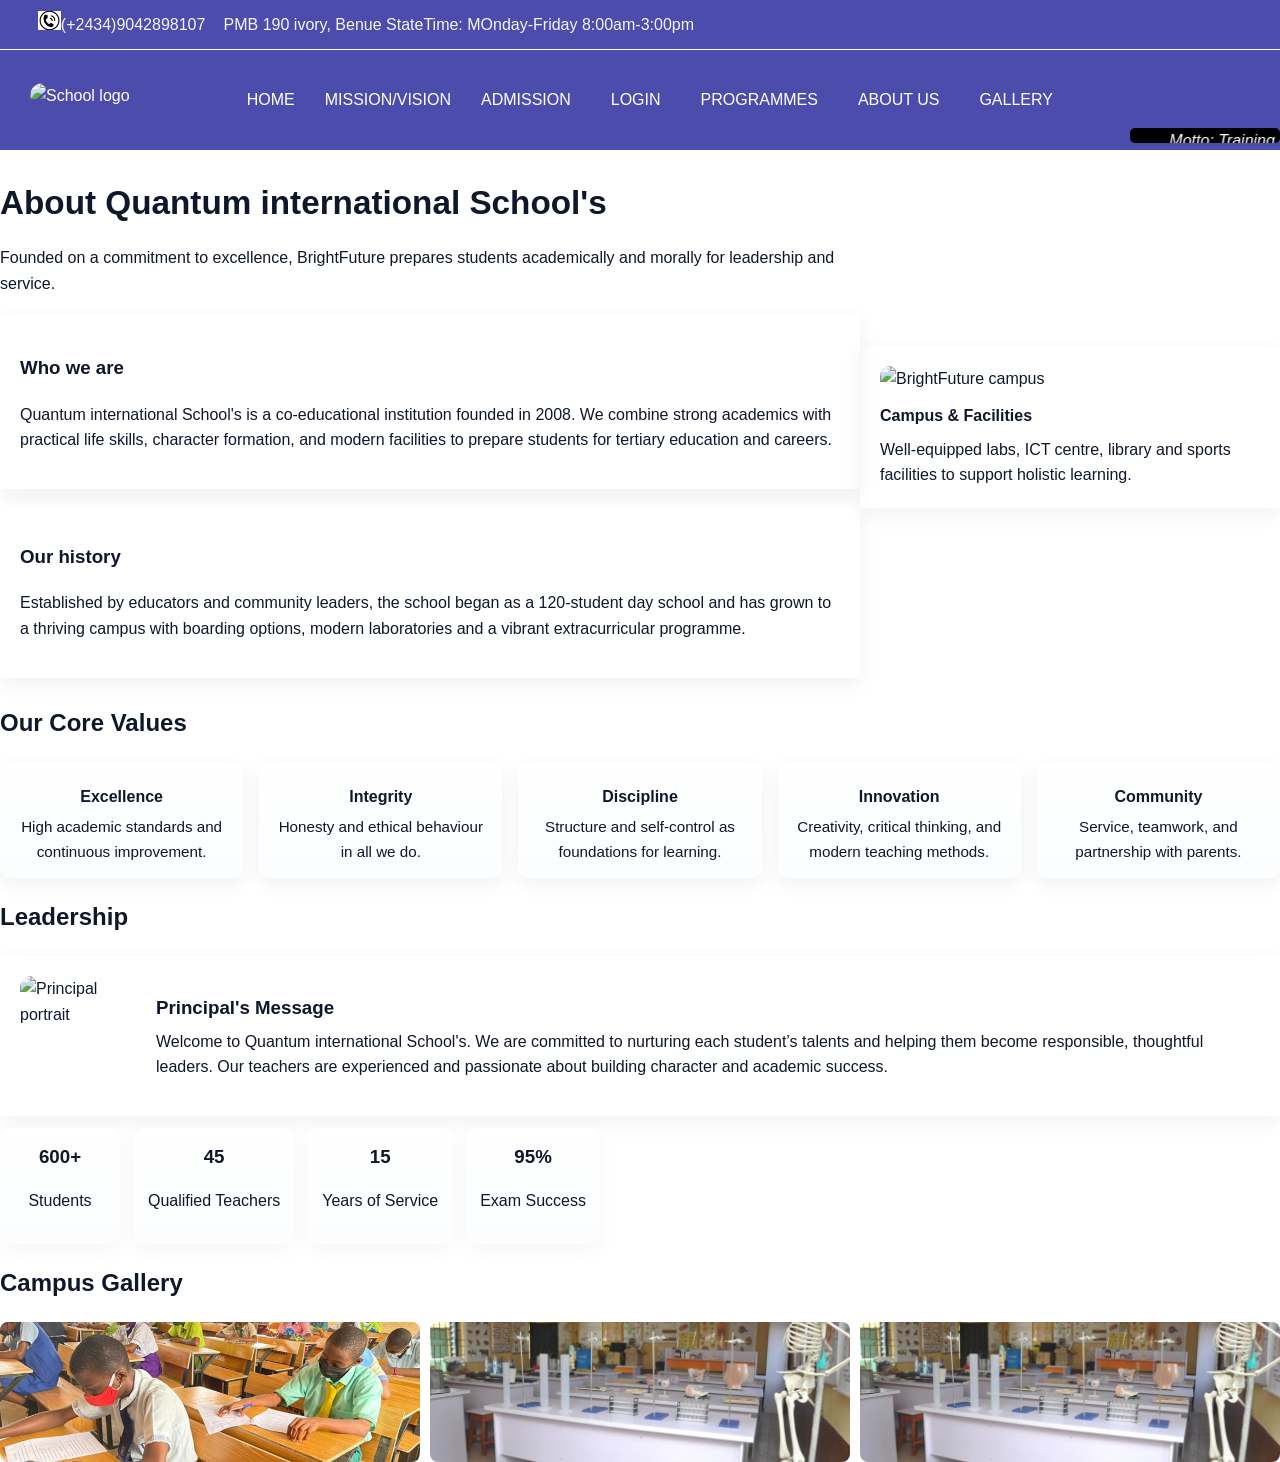
==== commit c294c5a9: "replaced school logo" ====
--- a/about-us.html
+++ b/about-us.html
@@ -6,7 +6,7 @@
   <meta name="viewport" content="width=device-width, initial-scale=1.0">
   <title>About us</title>
   <link rel="stylesheet" href="about-us.css">
-  <link rel="stylesheet" href="school2.css">
+  <link rel="stylesheet" href="index.css">
   <link rel="stylesheet" href="bar.css">
 </head>
 
--- a/index.css
+++ b/index.css
@@ -0,0 +1,1342 @@
+body {
+  background-color: white !important;
+  margin: 0;
+  scrollbar-color: green;
+  font-family: var(--font_family_body);
+  font-family: 'Raleway', Helvetica, Arial, Lucida, sans-serif;
+}
+
+html {
+  scroll-behavior: smooth;
+}
+
+.social-media .social-icon {
+  height: 3%;
+  width: 3%;
+  display: inline-block;
+}
+
+.social-media img {
+  width: 100%;
+  height: auto;
+}
+
+.call-image {
+  height: 7%;
+  width: 7%;
+  display: inline-block;
+}
+
+.call-image img {
+  width: 100%;
+  height: auto;
+}
+
+.adress {
+  margin-left: -60px;
+}
+
+.contact {
+  left: 0;
+  right: 0;
+  height: 50px;
+  background-color: rgba(0, 0, 139, 0.7);
+  border-width: 1px;
+  top: 0;
+  color: whitesmoke;
+  z-index: 1000;
+  border-bottom-style: solid;
+  border-color: white;
+  display: flex;
+  justify-content: left;
+  text-align: center;
+  align-items: center;
+  font-family: 'Lucida Sans', 'Lucida Sans Regular', 'Lucida Grande', 'Lucida Sans Unicode', Geneva, Verdana, sans-serif;
+
+
+}
+
+.tool-tip-login {
+
+  height: fit-content;
+  position: relative;
+
+}
+
+.tool-tip-login:hover .tool-tip {
+  opacity: 1;
+  visibility: visible;
+}
+
+.tool-tip {
+  background: red;
+  position: absolute;
+  text-align: start;
+  justify-content: start;
+  padding: 2px 10px;
+  opacity: 0;
+  visibility: hidden;
+  width: 200px;
+}
+
+.tool-tip a:hover {
+  background: black;
+}
+
+.time {
+  display: block;
+}
+
+.contact-details {
+  margin-left: -40px;
+}
+
+.social-media {
+  position: absolute;
+  margin-right: 20px;
+  right: 0;
+  display: flex;
+  gap: 10px;
+  align-items: center;
+  justify-content: right;
+  text-align: center;
+
+}
+
+.join {
+  position: relative;
+  margin-left: 5%;
+  margin-right: 5%;
+  height: 50vh;
+  background-color: red;
+  border-radius: 15px;
+  padding: 10px 5px;
+  align-content: center;
+  text-align: center;
+  margin-top: 40px;
+  margin-bottom: -20vh;
+  z-index: 500;
+}
+
+.join-text {
+  font-style: italic;
+}
+
+.head {
+  background-color: rgba(0, 0, 139, 0.7);
+  left: 0;
+  right: 0;
+  color: white;
+  display: flex;
+  flex-shrink: 1;
+  justify-content: space-between;
+  align-items: center;
+  align-content: center;
+  text-align: center;
+  height: 100px;
+  top: 0;
+  z-index: 999;
+  position: sticky;
+  transition: all 0.3s ease;
+  /* smooth shrinking */
+}
+
+.head.shrink {
+  padding: 8px 20px;
+  /* reduced padding */
+  background: #222;
+  /* slightly darker */
+  top: 0;
+  height: 57px;
+}
+
+img {
+  max-width: 100%;
+  height: auto;
+}
+
+.circular-image {
+  border-radius: 30vw;
+  overflow: hidden;
+  width: 6vw;
+  height: 6vw;
+  margin-left: 30px;
+  transition: font-size 0.3s ease;
+
+}
+
+.head.shrink .circular-image {
+  width: 4.5vw;
+  height: 4.5vw;
+  margin-top: 8px;
+
+}
+
+.head.shrink .motto {
+  margin-top: 10px;
+  background: white;
+  color: black;
+  padding: 5px;
+}
+
+
+.image-animation {
+  z-index: 10;
+  height: 90vh;
+  width: 100%;
+  /*animation: image-animation 80s infinite;*/
+  left: 0;
+  right: 0;
+  top: 68px;
+  position: absolute;
+  background-image: url('images/Admistrative block.jpg');
+  background-size: cover;
+  background-position: center;
+  text-align: center;
+  justify-content: center;
+
+
+}
+
+.change-background {
+  margin-top: 10px;
+}
+
+.motto {
+  display: flex;
+  width: 150px;
+  height: 15px;
+  margin-top: 70px;
+  background-color: #000;
+  display: absolute;
+  border-style: none;
+  font-style: italic;
+  font-size: medium;
+  border-radius: 5px;
+  margin-right: 0;
+
+}
+
+.footer {
+  height: 100vh;
+  display: flex;
+  margin-top: 17.5px;
+  background-color: rgb(28, 42, 68);
+  color: white;
+  position: absolute;
+  left: 0;
+  right: 0;
+  justify-content: space-between;
+}
+
+
+
+.circular-image2 {
+  width: 100%;
+  height: auto;
+}
+
+.logo2 {
+
+  height: 30vh;
+  width: 10%;
+  margin-top: 200px;
+  margin-left: 50px;
+  display: inline-block;
+}
+
+.school {
+
+  width: fit-content;
+  height: fit-content;
+  margin-top: 160px;
+
+}
+
+.footer-list {
+  position: relative;
+  display: block;
+  flex: 1 1 auto;
+  margin: 0;
+  padding: 0;
+  list-style: square;
+}
+
+.footer-item a:hover {
+  background: white;
+  color: black;
+}
+
+.footer-contact {
+  position: absolute;
+  bottom: 60px;
+  left: 10px;
+  right: 10px;
+  font-size: small;
+
+}
+
+.footer-item:hover {
+  background-color: transparent;
+  border: none;
+
+}
+
+.to-top {
+  left: 0;
+  right: 0;
+  bottom: 32px;
+  position: absolute;
+  text-align: right;
+
+}
+
+.top-button {
+  background: red;
+}
+
+.rule {
+  position: absolute;
+  bottom: 0;
+  left: 20px;
+  right: 20px;
+}
+
+ul {
+  position: fixed;
+  left: 0;
+  width: 100%;
+  z-index: 100;
+  list-style: none;
+  display: flex;
+  align-items: center;
+  flex-wrap: wrap;
+  position: relative;
+  color: white;
+  justify-content: center;
+  flex-wrap: nowrap;
+
+}
+
+ul li {
+  margin: 0 auto;
+  padding: 10px auto;
+  flex: 1 1 auto;
+  gap: 2px !important;
+
+}
+
+ul li:hover {
+  background-color: #000;
+  border-bottom: solid;
+}
+
+a {
+  display: block;
+  text-decoration: none;
+  padding: 0 20px;
+  font-family: Arial;
+  color: white;
+  font-family: 'Raleway', Helvetica, Arial, Lucida, sans-serif;
+}
+
+/*
+@media (min-width:500px){
+  .menu{
+    margin-left:500px;
+  }
+}
+  */
+.sub-body {
+  margin-top: 550px;
+  position: relative;
+  align-items: center;
+  align-self: center;
+  justify-content: center;
+  display: grid;
+  grid-column: 3;
+  grid-template-columns: 2;
+  column-gap: 10px;
+
+
+}
+
+.items {
+  width: 31%;
+  position: relative;
+  display: inline-block;
+  background-color: lightblue;
+  margin: 10px auto;
+  border-style: solid;
+  border-color: blue;
+
+}
+
+/* When hovering over .hover-div, target the sibling .change-div */
+
+.program-image {
+  width: 1500px;
+  height: 270px;
+}
+
+.grid-display-item1 {
+  width: 100%;
+  height: 15vw;
+  display: inline-block;
+  object-fit: cover;
+  margin-top: 0;
+}
+
+
+
+.grid-display-item2 {
+  width: 100%;
+  height: 5vh;
+  margin-top: 5px;
+  text-align: center;
+  font-weight: bold;
+  border-bottom-left-radius: 40px;
+  border-bottom-right-radius: 40px;
+  border-bottom-style: solid;
+}
+
+.grid-display-item2:hover {
+  background-color: red;
+}
+
+.text {
+  text-align: center;
+  font-size: 10px;
+
+}
+
+
+.grid-button {
+  position: relative;
+  border-top-style: solid;
+  width: 100%;
+  height: 8vh;
+  margin-left: 0;
+  padding-bottom: 5px;
+  align-items: center;
+  top: 2px;
+  border-top-left-radius: 40px;
+  border-top-right-radius: 40px;
+  background-color: transparent;
+
+  color: red;
+
+}
+
+.grid-button:hover {
+  background-color: blue;
+}
+
+
+.items:hover .grid-button {
+  background-color: blue;
+  color: white;
+}
+
+.items:hover .grid-display-item2 {
+  background-color: red;
+  color: white;
+}
+
+
+.menu {
+  left: 10%;
+  right: 2%;
+
+}
+
+.grid {
+  position: relative;
+  z-index: 1;
+  text-align: center;
+  margin-top: 10px;
+
+}
+
+.next {
+  margin-top: 200px;
+  margin-left: 1164px;
+  position: absolute;
+}
+
+.previous {
+  margin-top: 200px;
+  position: absolute;
+}
+
+.image-click {
+  position: absolute;
+  width: 1000px;
+}
+
+.side-menu-div {
+  position: absolute;
+  display: flex;
+  height: 25px;
+  display: none;
+  right: 2%;
+  float: right;
+  padding: 6px 5px;
+  border: 1px solid transparent;
+  border-radius: 4px;
+  background-color: blue;
+  text-align: center;
+  margin-right: 7px;
+}
+
+.side-menu-div:hover {
+  cursor: pointer;
+  border: 1px solid white;
+
+}
+
+.side-menu-button {
+  background-color: blue;
+  border: none;
+  font-family: 'Lucida Sans', 'Lucida Sans Regular', 'Lucida Grande', 'Lucida Sans Unicode', Geneva, Verdana, sans-serif;
+  color: white;
+  width: 48px;
+  height: 25px;
+  margin-left: -3px;
+  font-weight: bold;
+  margin-top: -5px;
+  transition: left 0.3s ease;
+}
+
+.menu-content {
+  background-color: rgb(149, 0, 255);
+  width: 250px;
+  height: 100vh;
+  position: fixed;
+  top: 78px;
+  left: 0;
+  z-index: 1050;
+  display: none;
+
+}
+
+
+
+.display-name {
+  margin-left: 250px;
+  margin-right: 250px;
+  font-family: serif;
+  color: black;
+  line-height: 1.1;
+  font-weight: 600;
+  max-width: 750px;
+  height: 40vh;
+  font-size: 70px;
+  width: 100%;
+  margin-left: auto;
+  margin-right: auto;
+  background-color: rgba(250, 0, 0, 0.2);
+}
+
+.view-more {
+  border-radius: 10px;
+  padding: 5px 10px;
+  background-color: rgba(0, 0, 139, 0.8);
+  color: white;
+  cursor: pointer;
+  height: 50px;
+  width: 20%;
+  font-size: 22px;
+  margin-top: 10px;
+}
+
+.view-more:hover {
+  background-color: transparent;
+  border-style: solid;
+  color: black;
+  background-color: antiquewhite;
+
+}
+
+.button1,
+.button2,
+.button3,
+.button4 {
+  border-radius: 50px;
+  cursor: pointer;
+  margin: 5px;
+  width: 6px;
+  font-size: xx-small;
+  text-align: center;
+
+
+}
+
+.name-container {
+  font-family: 'Lucida Sans', 'Lucida Sans Regular', 'Lucida Grande', 'Lucida Sans Unicode', Geneva, Verdana, sans-serif;
+  font-size: 25px;
+  font-weight: bold;
+  margin-left: 15%;
+  display: flex;
+  flex-direction: row;
+  align-items: center;
+  justify-content: center;
+  display: none;
+  margin: 0;
+  width: fit-content;
+
+}
+
+.text span {
+  opacity: 0;
+  display: inline-flexbox;
+}
+
+.text span.show {
+  opacity: 1;
+  animation: bounceLoop 1s ease-in-out infinite;
+}
+
+.color-btn {
+
+  transition: background 0.3s ease;
+}
+
+.color-btn.active {
+  background: #ff6347;
+  /* highlighted color when active */
+  color: white;
+}
+
+.programs {
+  width: 100%;
+  left: 0;
+  right: 0;
+  margin-top: 50px;
+  position: relative;
+}
+
+.program-title {
+  text-align: center;
+}
+
+.while {
+  text-align: center;
+  background-color: transparent;
+}
+
+.while-content {
+  margin-top: 10px;
+}
+
+.reasons {
+  height: fit-content;
+  background-color: transparent;
+  margin-left: 30px;
+  margin-right: 30px;
+
+}
+
+
+.wrapper {
+  width: 200px;
+  height: 200px;
+  margin-left: auto;
+  margin-right: auto;
+  background: lightblue;
+  border-radius: 50%;
+  display: flex;
+  align-items: center;
+  justify-content: center;
+  overflow: visible;
+}
+
+text {
+  font-size: 14px;
+  font-weight: bold;
+  fill: black;
+}
+
+
+.container {
+  text-align: center;
+  background-color: red;
+  border-bottom-style: solid;
+  border-width: 5px;
+  margin-left: 70px;
+  margin-right: 70px;
+}
+
+.book {
+  width: 100%;
+  height: 70vh;
+  perspective: 1500px;
+  position: relative;
+  margin: auto;
+  background-color: antiquewhite;
+  align-content: center;
+}
+
+.page {
+  width: 50%;
+  height: 100%;
+  background: white;
+  position: absolute;
+  top: 0;
+  border: 1px solid #ccc;
+  border-radius: 5px;
+  box-shadow: 0 4px 10px rgba(0, 0, 0, 0.2);
+  display: flex;
+  justify-content: center;
+  align-items: center;
+  font-size: 24px;
+  backface-visibility: hidden;
+  transform-style: preserve-3d;
+  transition: transform 1s ease-in-out;
+}
+
+.left {
+  left: 0;
+  border-right: none;
+  z-index: 2;
+  background-color: green;
+}
+
+.right {
+  right: 0;
+  border-left: none;
+  transform-origin: left center;
+  z-index: 2;
+}
+
+.right.flipped {
+  transform: rotateY(-180deg);
+  z-index: 0;
+  /* move to back after flipping */
+  background-color: green;
+  color: white;
+}
+
+.controls {
+  margin-top: 8px;
+}
+
+button {
+  padding: 10px 20px;
+  margin: 0 10px;
+  border: none;
+  border-radius: 5px;
+  background: #0077ff;
+  color: white;
+  cursor: pointer;
+  font-size: 16px;
+}
+
+
+.mission-title {
+  text-align: center;
+  left: 0;
+  right: 0;
+  margin-top: 50px;
+  font-size: 40px;
+  font-weight: bold;
+}
+
+.mission-container {
+  margin-left: 30px;
+  margin-right: 30px;
+  height: fit-content;
+  text-align: center;
+  display: flex;
+}
+
+.mission-list {
+  text-align: left;
+  margin-top: 20px;
+  text-decoration: none;
+  font-size: 20px;
+  list-style-type: none;
+  background-color: transparent;
+  font-style: italic;
+
+
+}
+
+.mission-list:hover {
+  background: transparent !important;
+  cursor: default;
+}
+
+.list {
+  color: black;
+}
+
+.list:hover {
+  color: none;
+  border-bottom: transparent;
+  background-color: transparent;
+
+}
+
+.mission-content {
+  height: fit-content;
+  width: 50%;
+  background-color: antiquewhite;
+  border-radius: 10px;
+
+}
+
+.mission-image {
+  width: 50%;
+  height: auto;
+}
+
+.mission-picture {
+  width: 100%;
+  height: auto;
+  border-radius: 15px;
+
+}
+
+.mission-list .list {
+  opacity: 0;
+  /* hidden before typing */
+  white-space: pre-line;
+  /* keeps line breaks */
+}
+
+@keyframes bounceLoop {
+  0% {
+    transform: translateY(0);
+  }
+
+  25% {
+    transform: translateY(-10);
+    /* move up */
+  }
+
+  50% {
+    transform: translateY(0);
+    /* back to center */
+  }
+
+  75% {
+    transform: translateY(10px);
+    /* move down */
+  }
+
+  100% {
+    transform: translateY(0);
+    /* back to center */
+  }
+}
+
+
+/*
+@keyframes image-animation {
+  0% {
+    background-image: url('Admistrative block.jpg');
+  }
+
+  30% {
+    background-image: url('Quantum logo.png');
+  }
+
+  50% {
+    background-image: url('IMG_20240526_180109_087 (1) (1)@249234736.jpg');
+  }
+
+  60% {
+    background-image: url('IMG_20240526_180029_262 (1) (1)@1351912044.jpg');
+  }
+
+  80% {
+    background-image: url('IMG_20240526_182541_497 (5)@1394047752.jpg');
+  }
+
+  100% {
+    background-image: url('IMG_20240526_180540_199 (1) (1)@333951753.jpg');
+  }
+}
+  */
+
+li .scroll-down {
+  background-color: transparent;
+  padding: 0;
+}
+
+
+@media (min-width: 1500px) {
+  .contact {
+    margin-top: 5px;
+  }
+
+  .head.shrink .circular-image {
+    margin-top: 8px;
+  }
+
+  .head.shrink {
+    height: 67px;
+  }
+
+  .head ul {
+    font-size: 22px;
+
+  }
+
+  .head button {
+    font-size: 21px;
+  }
+
+  .mission-container {
+    height: fit-content;
+  }
+
+  .mission-content {
+    height: fit-content;
+  }
+
+  .school ul {
+    font-size: 20px;
+  }
+}
+
+@media (max-width:1250px) {
+
+  .head.shrink .school-name {
+    margin-right: 150px;
+    font-size: 14px;
+    gap: 0.1em;
+  }
+
+  .head.shrink .button {
+    font-size: 10px;
+
+  }
+
+  @media (max-width: 1000px) {
+    .items {
+
+      width: 45%;
+    }
+
+    .motto {
+      display: none;
+    }
+
+    .adress {
+      display: none;
+    }
+
+    .time {
+      display: none;
+    }
+
+    .mission-container {
+      display: grid;
+      text-align: center;
+    }
+
+    .mission-content {
+      width: 100%;
+    }
+
+    .mission-image {
+      width: 100%;
+    }
+
+    .menu {
+      display: none;
+    }
+
+    .head {
+      height: 50px;
+      margin-top: -3px;
+      background-color: rgba(0, 0, 139, 0.7);
+    }
+
+    .side-menu-div {
+      position: absolute;
+      display: flex;
+      right: 2%;
+      width: 7%;
+
+
+    }
+
+    .side-menu-button {
+      position: relative;
+      width: 7%;
+      height: 25px;
+      font-size: small;
+    }
+
+    ul {
+      left: -70px;
+      list-style: none;
+      flex-wrap: wrap;
+      color: white;
+      flex-direction: column;
+      list-style-position: inside;
+      padding-left: 0;
+      text-align: left !important;
+      gap: 0.5em;
+
+    }
+
+    ul li {
+      margin-left: 60px;
+    }
+
+    ul li:hover {
+      background-color: transparent !important;
+
+    }
+
+    .scroll-down2 {
+      margin-left: -2px;
+      border: none;
+      background: transparent;
+      height: 5px;
+      margin-top: -10px;
+    }
+
+    .admission-side {
+      margin-left: 50px;
+      font-size: 14px;
+      display: none;
+    }
+
+    .admission-side a:hover {
+      background-color: black;
+    }
+
+
+
+    .image-animation {
+      margin-top: -40px;
+    }
+
+
+    .circular-image {
+      width: 4.5vw;
+      height: 4.5vw;
+    }
+
+    .head.shrink .circular-image {
+      width: 6vw;
+      height: 6vw;
+    }
+
+    .name-container {
+      display: inline;
+      font-size: 30px;
+      left: 9%;
+      right: 0;
+      top: 5px;
+      position: absolute;
+    }
+
+    .head.shrink .name-container {
+      left: 14%;
+      top: 13px;
+
+    }
+
+    .contact {
+      height: fit-content;
+      padding: 5px;
+      font-size: 15px;
+    }
+
+    .circular-image2 {
+      margin-top: 130px;
+    }
+
+    .name {
+
+      left: 0;
+      position: relative;
+    }
+
+    .side-menu-buttonn {
+      left: -10px;
+    }
+
+  }
+
+  @media (max-width:750px) {
+    .view-more {
+      background: red;
+    }
+
+    .display-name {
+      font-size: 55px;
+      margin-top: 10px;
+    }
+
+  }
+
+  @media (max-width:618px) {
+    .display-name {
+      font-size: 50px;
+    }
+
+    .name-container {
+      margin-left: 5px;
+      margin-top: 5px;
+    }
+
+    .head.shrink .name-container {
+      left: 18%;
+
+    }
+
+    .side-menu-div {
+      margin-right: 0px;
+      overflow: hidden;
+    }
+
+    .side-menu-button {
+      margin-left: -20px;
+    }
+
+    .display-name {
+      font-size: 35px;
+      margin-top: 50px;
+    }
+
+    .contact {
+      height: 20px;
+      font-size: 10px;
+
+    }
+
+    .head {
+      margin-top: -2px;
+    }
+
+    .view-more {
+      font-size: 12px;
+      padding: 5px 5px;
+      height: 30px;
+      width: 25%;
+      position: relative;
+      top: -100px;
+    }
+
+    .change-background {
+      margin-top: -70px;
+
+    }
+
+    .name-container {
+      font-size: 23px;
+    }
+
+    .circular-image {
+      width: 8vw;
+      height: 8vw;
+      margin-top: 4px;
+      margin-left: 3px;
+
+    }
+
+    .head.shrink .circular-image {
+      width: 8vw;
+      height: 8vw;
+    }
+
+    .head.shrink .name-container {
+      margin-left: -34px;
+
+    }
+
+    .head.shrink .circular-image {
+      margin-left: -14px;
+      height: 10vw;
+      width: 10vw;
+
+    }
+
+    .image-animation {
+      height: 75vh;
+    }
+
+    .sub-body {
+      margin-top: 350px;
+    }
+
+    .reasons {
+      margin-left: 0;
+      margin-right: 0;
+    }
+
+    .logo2 {
+      opacity: 0;
+    }
+
+    .container {
+      margin-left: 1%;
+      margin-right: 1%;
+      background-color: green;
+    }
+
+    .items {
+      width: 80%;
+      display: inline-block;
+      height: fit-content;
+      background-color: lightblue;
+      margin: 10px auto;
+      border-style: solid;
+      border-color: blue;
+
+    }
+
+    .programs {
+      margin-top: 50px;
+    }
+
+  }
+
+
+  @media (max-width:480px) and (min-width:431px) {
+
+    .image-animation {
+      height: 50vh;
+    }
+
+    .programs {
+      margin-top: 160px;
+    }
+
+    .display-name {
+      height: 25vh;
+    }
+
+    .mission-content {
+      height: fit-content;
+    }
+
+    .footer {
+      height: fit-content;
+    }
+
+    .footer {
+      font-size: 13px;
+
+    }
+
+
+    .join {
+      height: 50vh;
+      margin-top: 40px;
+      margin-bottom: -15vh;
+    }
+
+    .contact {
+      background: red !important;
+    }
+  }
+
+  @media (max-width:675px) {
+
+    .school {
+      font-size: 13px;
+      margin-left: -70px;
+    }
+
+    .school ul {
+      margin-left: -10px;
+      padding-right: 20px;
+    }
+
+
+  }
+
+  @media (max-width:430px) and (min-width:361px) {
+
+    .logo2 {
+      margin-left: -60px;
+    }
+
+    .head.shrink .name-container {
+      margin-left: 0;
+    }
+
+    .image-animation {
+      height: 62vh;
+    }
+
+    .head.shrink .circular-image {
+      margin-left: -14px;
+      height: 10vw;
+      width: 15vw;
+    }
+
+    .side-menu-div {
+      padding-right: 18px;
+    }
+
+    .programs {
+      margin-top: 190px;
+    }
+
+    .view-more {
+      font-size: 12px;
+      padding: 5px 5px;
+      height: 30px;
+      width: 25%;
+      position: relative;
+      top: -150px;
+    }
+
+    .school {
+      font-size: 13px;
+      justify-content: center;
+    }
+
+    .rule {
+      padding-bottom: 14px;
+    }
+
+    .footer {
+      height: fit-content;
+    }
+
+    .footer-list {
+      left: 0;
+      justify-content: center;
+    }
+
+    .to-top {
+      top: 400px;
+    }
+  }
+
+  @media (max-width:361px) {
+    .school {
+      font-size: 10px;
+      margin-top: 190px;
+      margin-left: -20px;
+      margin-right: 40px;
+    }
+
+    .school li {
+      list-style: none;
+
+    }
+
+    .school ul {
+
+      margin-left: -15px;
+    }
+
+    .footer {
+      height: 70vh;
+    }
+
+    .programs {
+      margin-top: 220px;
+    }
+  }
